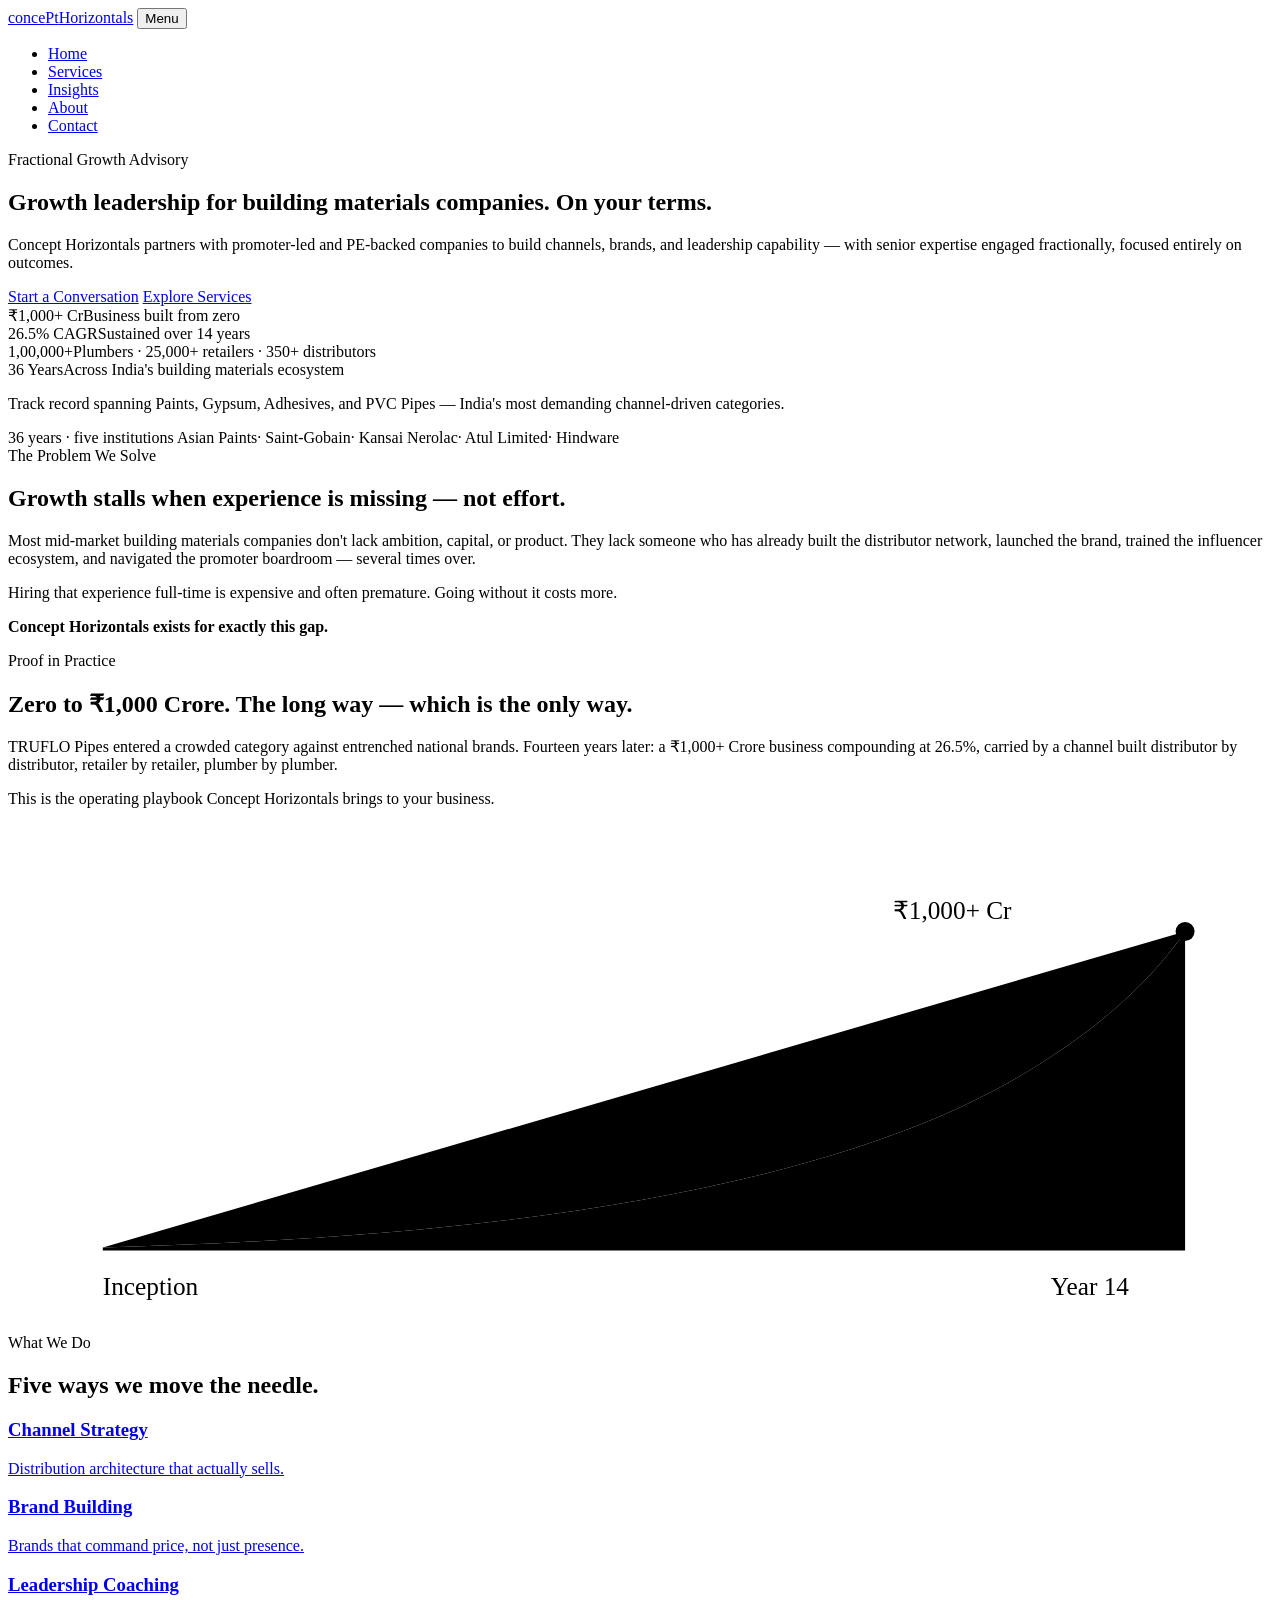
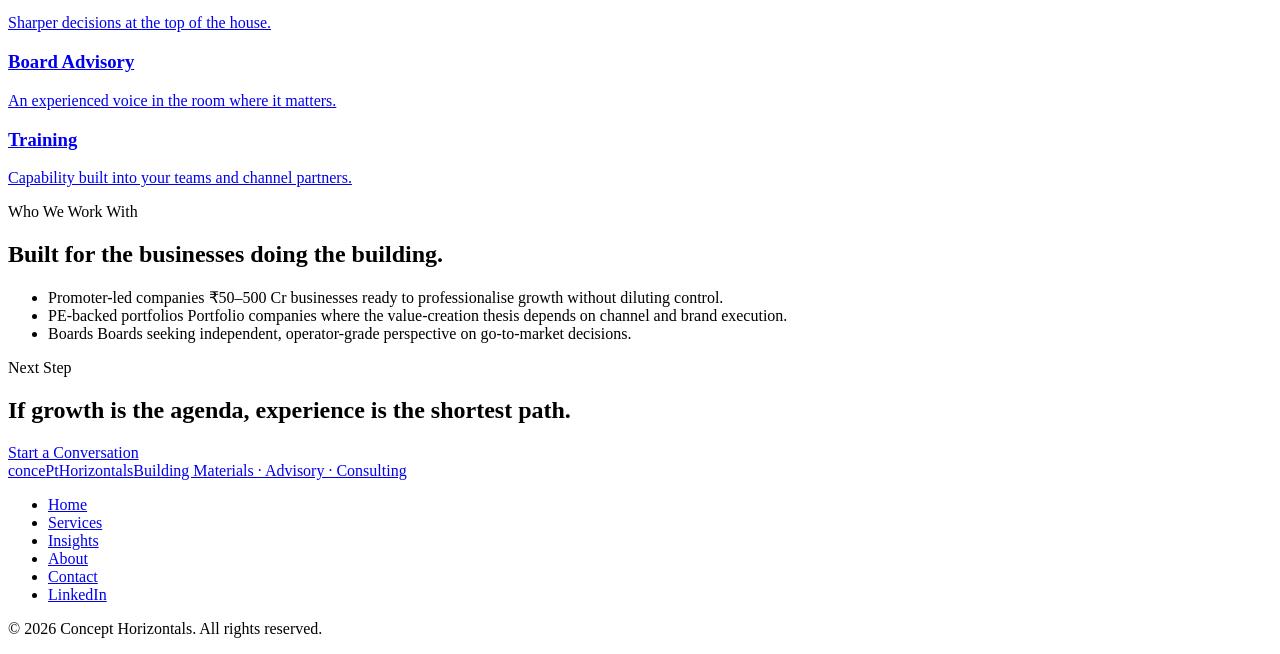
==== index.html @ 7303e970 "Add files via upload" ====
<!DOCTYPE html>
<html lang="en">
<head>
  <meta charset="UTF-8" />
  <meta name="viewport" content="width=device-width, initial-scale=1.0" />
  <title>Concept Horizontals — Growth Leadership for Building Materials Companies</title>
  <meta name="description" content="Fractional growth leadership for India's building materials companies. Channel strategy, brand building, leadership coaching, board advisory, and training." />
  <link rel="preconnect" href="https://fonts.googleapis.com" />
  <link rel="preconnect" href="https://fonts.gstatic.com" crossorigin />
  <link href="https://fonts.googleapis.com/css2?family=Barlow+Condensed:wght@400;500;600;700;800&family=Barlow:wght@300;400&family=Source+Serif+4:ital,wght@0,400;0,600;1,400&display=swap" rel="stylesheet" />
  <link rel="stylesheet" href="css/styles.css" />
</head>
<body>

  <header class="site-header">
    <div class="container">
      <a class="wordmark" href="index.html"><span class="wm-top">conce<span class="big-p">P</span>t</span><span class="wm-bottom">Horizontals</span></a>
      <button class="nav-toggle" aria-expanded="false" aria-controls="site-nav">Menu</button>
      <nav class="main-nav" id="site-nav" aria-label="Main">
        <ul>
          <li><a href="index.html" aria-current="page">Home</a></li>
          <li><a href="services.html">Services</a></li>
          <li><a href="insights.html">Insights</a></li>
          <li><a href="about.html">About</a></li>
          <li><a href="contact.html">Contact</a></li>
        </ul>
      </nav>
    </div>
  </header>

  <main>

    <!-- HERO -->
    <section class="hero on-dark">
      <div class="container">
        <div class="horizon"><span class="eyebrow">Fractional Growth Advisory</span></div>
        <h1>Growth leadership for building materials companies. On your terms.</h1>
        <p class="lede">Concept Horizontals partners with promoter-led and PE-backed companies to build channels, brands, and leadership capability — with senior expertise engaged fractionally, focused entirely on outcomes.</p>
        <div class="hero-ctas">
          <a class="btn btn--solid" href="contact.html">Start a Conversation</a>
          <a class="btn btn--ghost" href="services.html">Explore Services</a>
        </div>
      </div>
      <div class="hero-horizons" aria-hidden="true"><span></span><span></span><span></span><span></span></div>
    </section>

    <!-- PROOF STRIP -->
    <section class="proof-strip on-dark" aria-label="Track record">
      <div class="container">
        <div class="proof-grid">
          <div class="stat"><span class="num" data-countup data-prefix="₹" data-target="1000" data-suffix="+ Cr" data-locale="en-IN">₹1,000+ Cr</span><span class="label">Business built from zero</span></div>
          <div class="stat"><span class="num" data-countup data-target="26.5" data-decimals="1" data-suffix="% CAGR">26.5% CAGR</span><span class="label">Sustained over 14 years</span></div>
          <div class="stat"><span class="num" data-countup data-target="100000" data-suffix="+" data-locale="en-IN">1,00,000+</span><span class="label">Plumbers · 25,000+ retailers · 350+ distributors</span></div>
          <div class="stat"><span class="num" data-countup data-target="36" data-suffix=" Years">36 Years</span><span class="label">Across India's building materials ecosystem</span></div>
        </div>
        <p class="proof-caption">Track record spanning Paints, Gypsum, Adhesives, and PVC Pipes — India's most demanding channel-driven categories.</p>
      </div>
    </section>

    <!-- INSTITUTIONS STRIP -->
    <section class="brand-strip" aria-label="Career institutions">
      <div class="container">
        <span class="strip-label">36 years · five institutions</span>
        <span class="inst">Asian Paints</span><span class="dot">·</span>
        <span class="inst">Saint-Gobain</span><span class="dot">·</span>
        <span class="inst">Kansai Nerolac</span><span class="dot">·</span>
        <span class="inst">Atul Limited</span><span class="dot">·</span>
        <span class="inst">Hindware</span>
      </div>
    </section>

    <!-- PROBLEM -->
    <section class="section">
      <div class="container split">
        <div>
          <div class="horizon"><span class="eyebrow">The Problem We Solve</span></div>
          <h2>Growth stalls when experience is missing — not effort.</h2>
        </div>
        <div class="prose">
          <p>Most mid-market building materials companies don't lack ambition, capital, or product. They lack someone who has already built the distributor network, launched the brand, trained the influencer ecosystem, and navigated the promoter boardroom — several times over.</p>
          <p>Hiring that experience full-time is expensive and often premature. Going without it costs more.</p>
          <p><strong>Concept Horizontals exists for exactly this gap.</strong></p>
        </div>
      </div>
    </section>

    <!-- PROOF IN PRACTICE: TRUFLO GROWTH CURVE -->
    <section class="section section--dark on-dark growth-band">
      <div class="container split">
        <div>
          <div class="horizon"><span class="eyebrow">Proof in Practice</span></div>
          <h2>Zero to ₹1,000 Crore. The long way — which is the only way.</h2>
          <p>TRUFLO Pipes entered a crowded category against entrenched national brands. Fourteen years later: a ₹1,000+ Crore business compounding at 26.5%, carried by a channel built distributor by distributor, retailer by retailer, plumber by plumber.</p>
          <p>This is the operating playbook Concept Horizontals brings to your business.</p>
        </div>
        <div>
          <svg class="growth-chart" viewBox="0 0 800 320" role="img" aria-label="TRUFLO revenue growth curve from inception to over 1,000 Crore rupees across 14 years at 26.5 percent CAGR">
            <defs>
              <linearGradient id="growthFill" x1="0" y1="0" x2="0" y2="1">
                <stop offset="0%" stop-color="#E8B96A" stop-opacity="0.22"/>
                <stop offset="100%" stop-color="#E8B96A" stop-opacity="0"/>
              </linearGradient>
            </defs>
            <!-- axes -->
            <line class="axis" x1="60" y1="270" x2="760" y2="270"/>
            <line class="axis" x1="60" y1="270" x2="60" y2="40"/>
            <!-- area fill under curve -->
            <path class="fill" d="M60,268 C280,262 460,240 590,185 C670,150 720,105 745,68 L745,270 L60,270 Z"/>
            <!-- growth curve -->
            <path class="curve" d="M60,268 C280,262 460,240 590,185 C670,150 720,105 745,68"/>
            <!-- endpoint marker -->
            <circle class="marker" cx="745" cy="68" r="6"/>
            <!-- labels -->
            <text class="chart-label" x="60" y="298">Inception</text>
            <text class="chart-label" x="660" y="298">Year 14</text>
            <text class="chart-num" x="560" y="60">₹1,000+ Cr</text>
            <text class="chart-label" x="300" y="215">26.5% CAGR</text>
          </svg>
        </div>
      </div>
    </section>

    <!-- WHAT WE DO -->
    <section class="section section--alt">
      <div class="container">
        <div class="horizon"><span class="eyebrow">What We Do</span></div>
        <h2>Five ways we move the needle.</h2>
        <div class="card-grid">
          <a class="card" href="services.html#channel-strategy">
            <h3>Channel Strategy</h3>
            <p>Distribution architecture that actually sells.</p>
          </a>
          <a class="card" href="services.html#brand-building">
            <h3>Brand Building</h3>
            <p>Brands that command price, not just presence.</p>
          </a>
          <a class="card" href="services.html#leadership-coaching">
            <h3>Leadership Coaching</h3>
            <p>Sharper decisions at the top of the house.</p>
          </a>
          <a class="card" href="services.html#board-advisory">
            <h3>Board Advisory</h3>
            <p>An experienced voice in the room where it matters.</p>
          </a>
          <a class="card" href="services.html#training">
            <h3>Training</h3>
            <p>Capability built into your teams and channel partners.</p>
          </a>
        </div>
      </div>
    </section>

    <!-- WHO WE WORK WITH -->
    <section class="section">
      <div class="container">
        <div class="horizon"><span class="eyebrow">Who We Work With</span></div>
        <h2>Built for the businesses doing the building.</h2>
        <ul class="audience">
          <li>
            <span class="who">Promoter-led companies</span>
            <span>₹50–500 Cr businesses ready to professionalise growth without diluting control.</span>
          </li>
          <li>
            <span class="who">PE-backed portfolios</span>
            <span>Portfolio companies where the value-creation thesis depends on channel and brand execution.</span>
          </li>
          <li>
            <span class="who">Boards</span>
            <span>Boards seeking independent, operator-grade perspective on go-to-market decisions.</span>
          </li>
        </ul>
      </div>
    </section>

    <!-- CLOSING CTA -->
    <section class="section section--dark on-dark cta-band">
      <div class="container">
        <div class="horizon"><span class="eyebrow">Next Step</span></div>
        <h2>If growth is the agenda, experience is the shortest path.</h2>
        <a class="btn btn--solid" href="contact.html">Start a Conversation</a>
      </div>
    </section>

  </main>

  <footer class="site-footer">
    <div class="container">
      <a class="wordmark" href="index.html"><span class="wm-top">conce<span class="big-p">P</span>t</span><span class="wm-bottom">Horizontals</span><span class="wm-tagline">Building Materials · Advisory · Consulting</span></a>
      <nav class="footer-nav" aria-label="Footer">
        <ul>
          <li><a href="index.html">Home</a></li>
          <li><a href="services.html">Services</a></li>
          <li><a href="insights.html">Insights</a></li>
          <li><a href="about.html">About</a></li>
          <li><a href="contact.html">Contact</a></li>
          <li><a href="#" rel="noopener">LinkedIn</a></li>
        </ul>
      </nav>
      <p class="copyright">© 2026 Concept Horizontals. All rights reserved.</p>
    </div>
  </footer>

  <script src="js/main.js"></script>
</body>
</html>
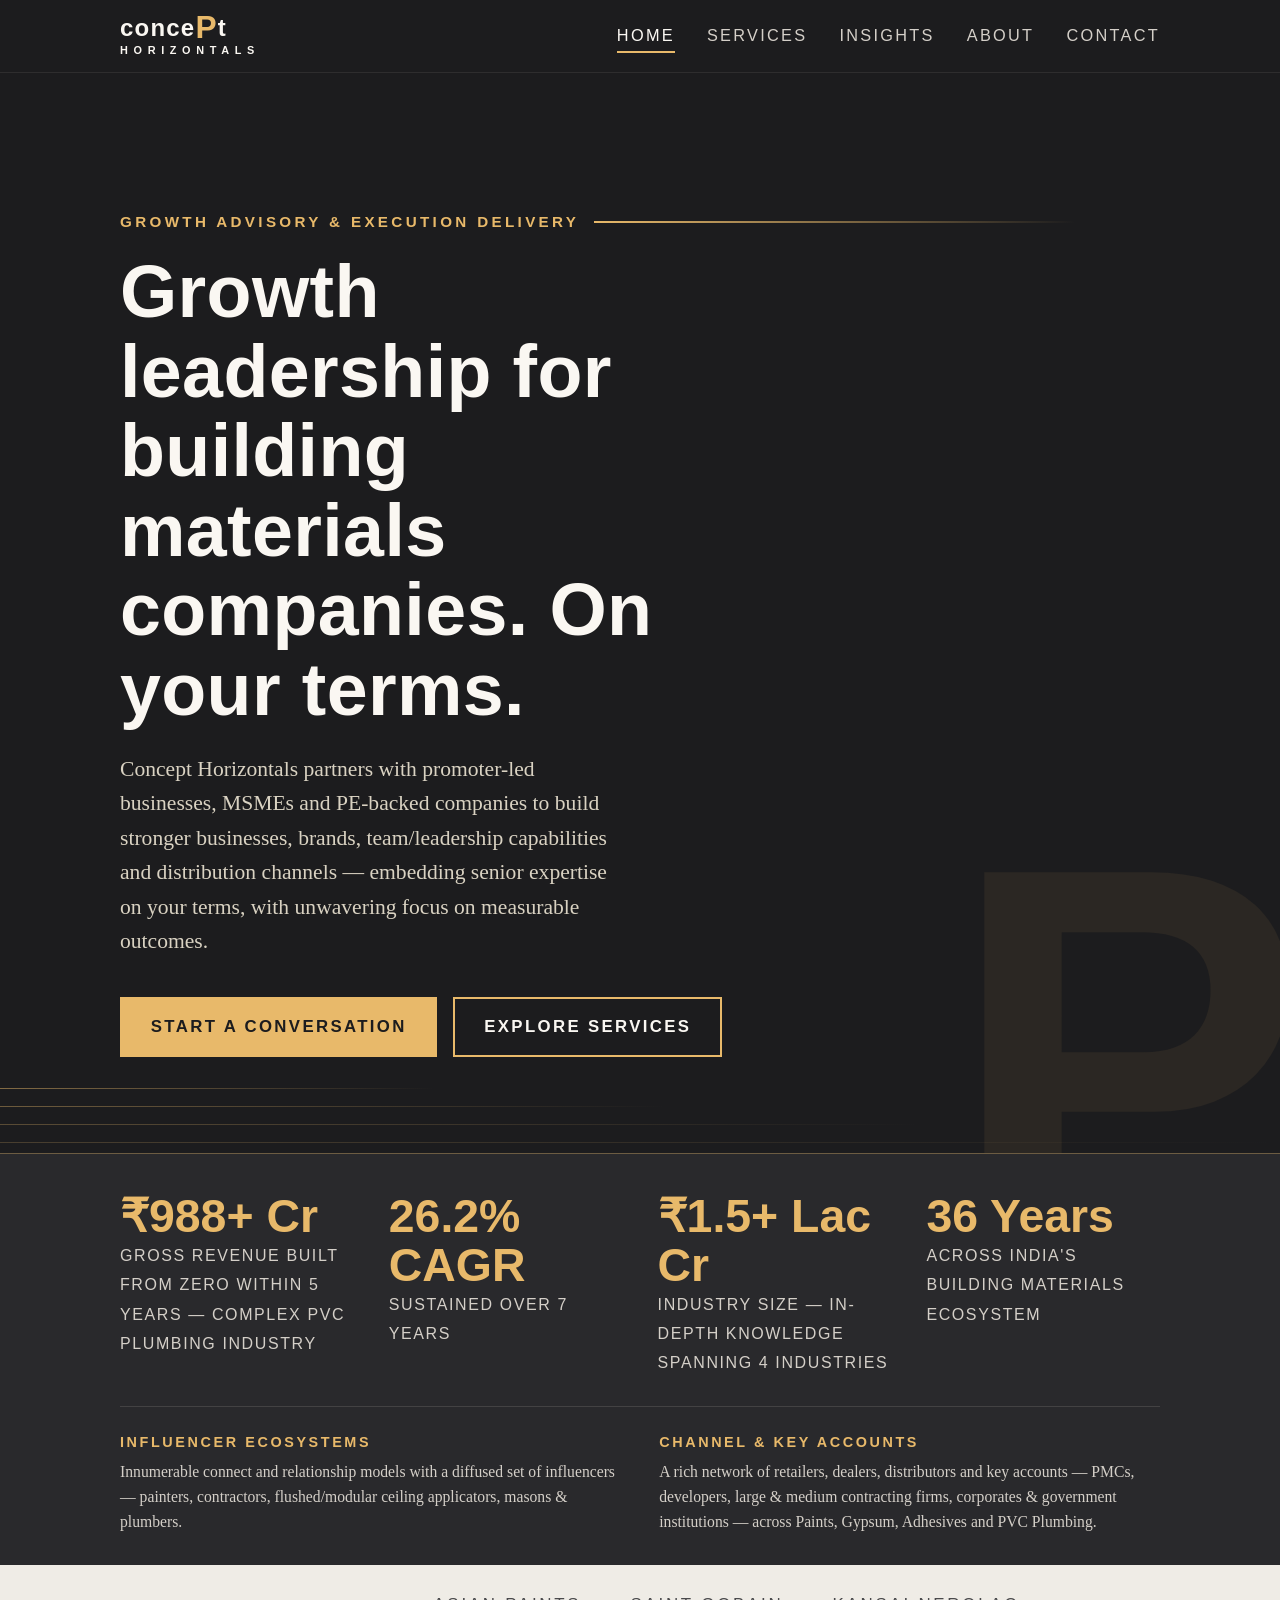
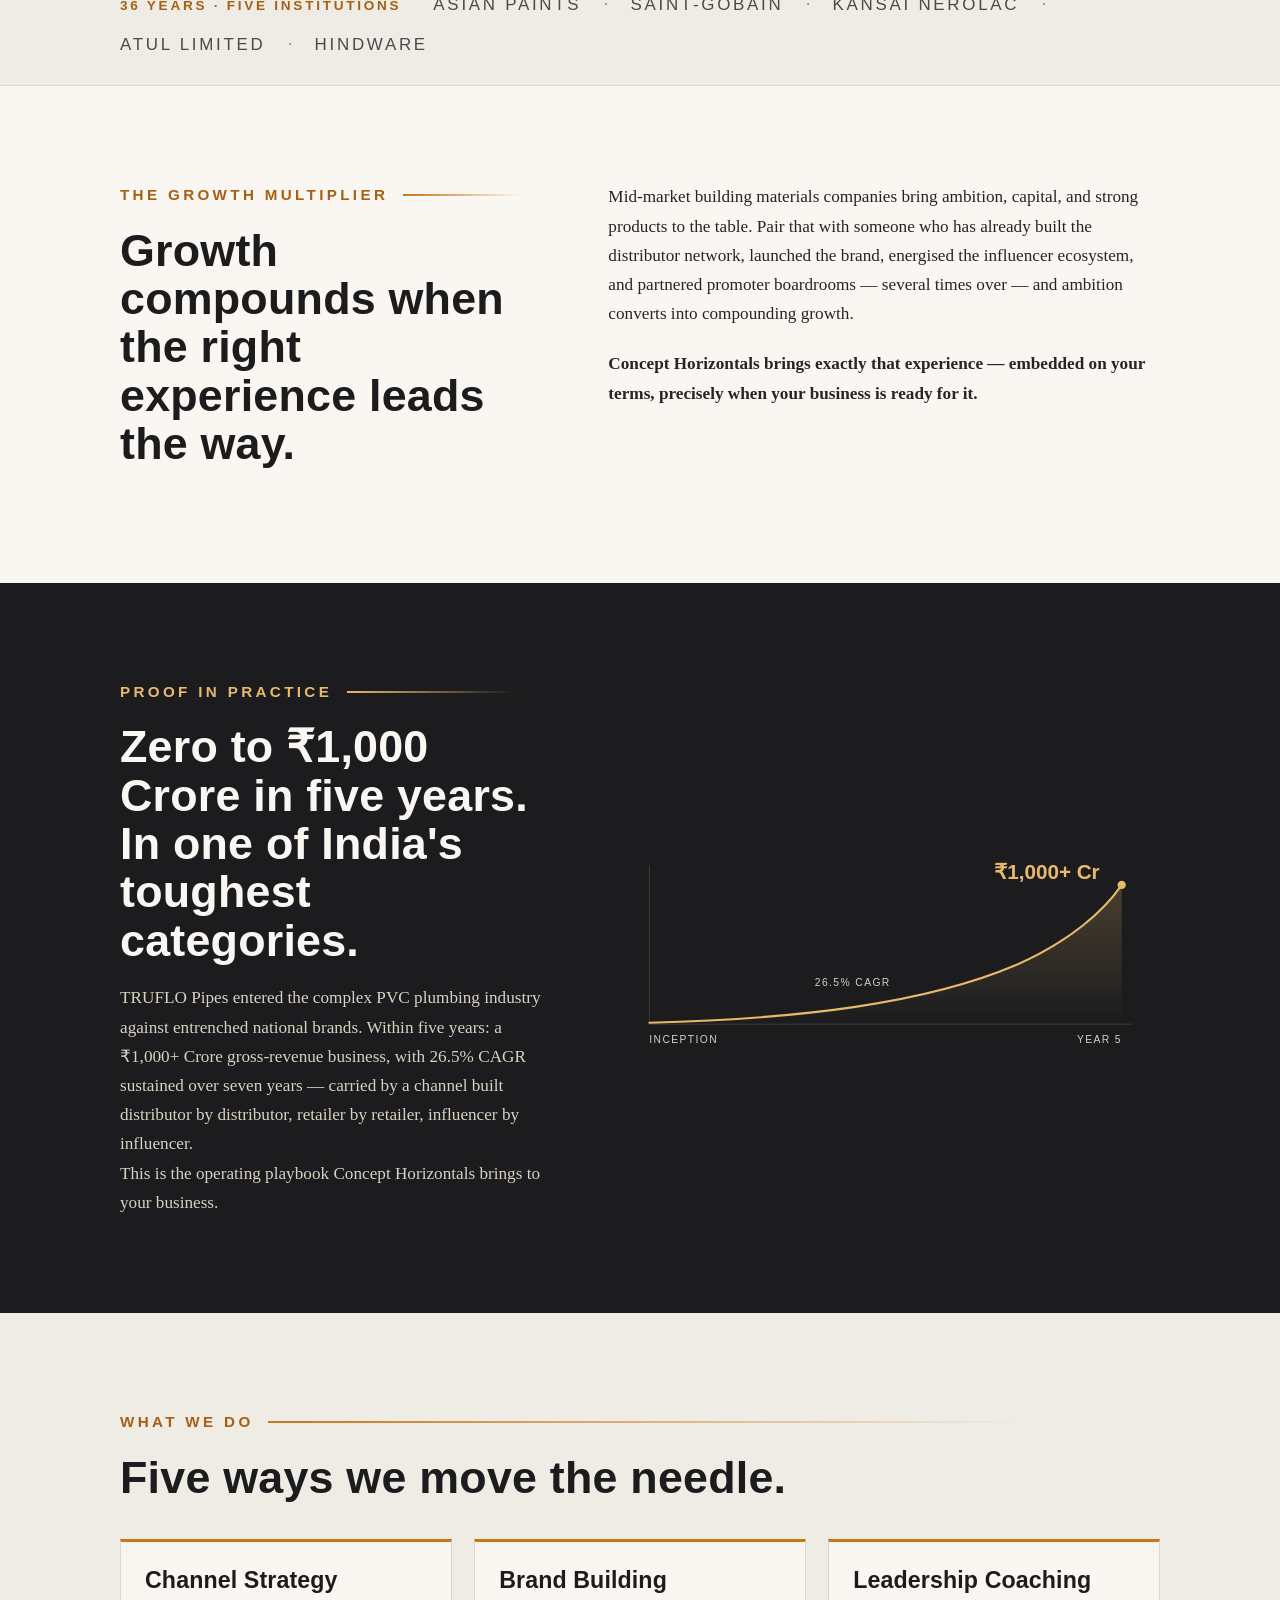
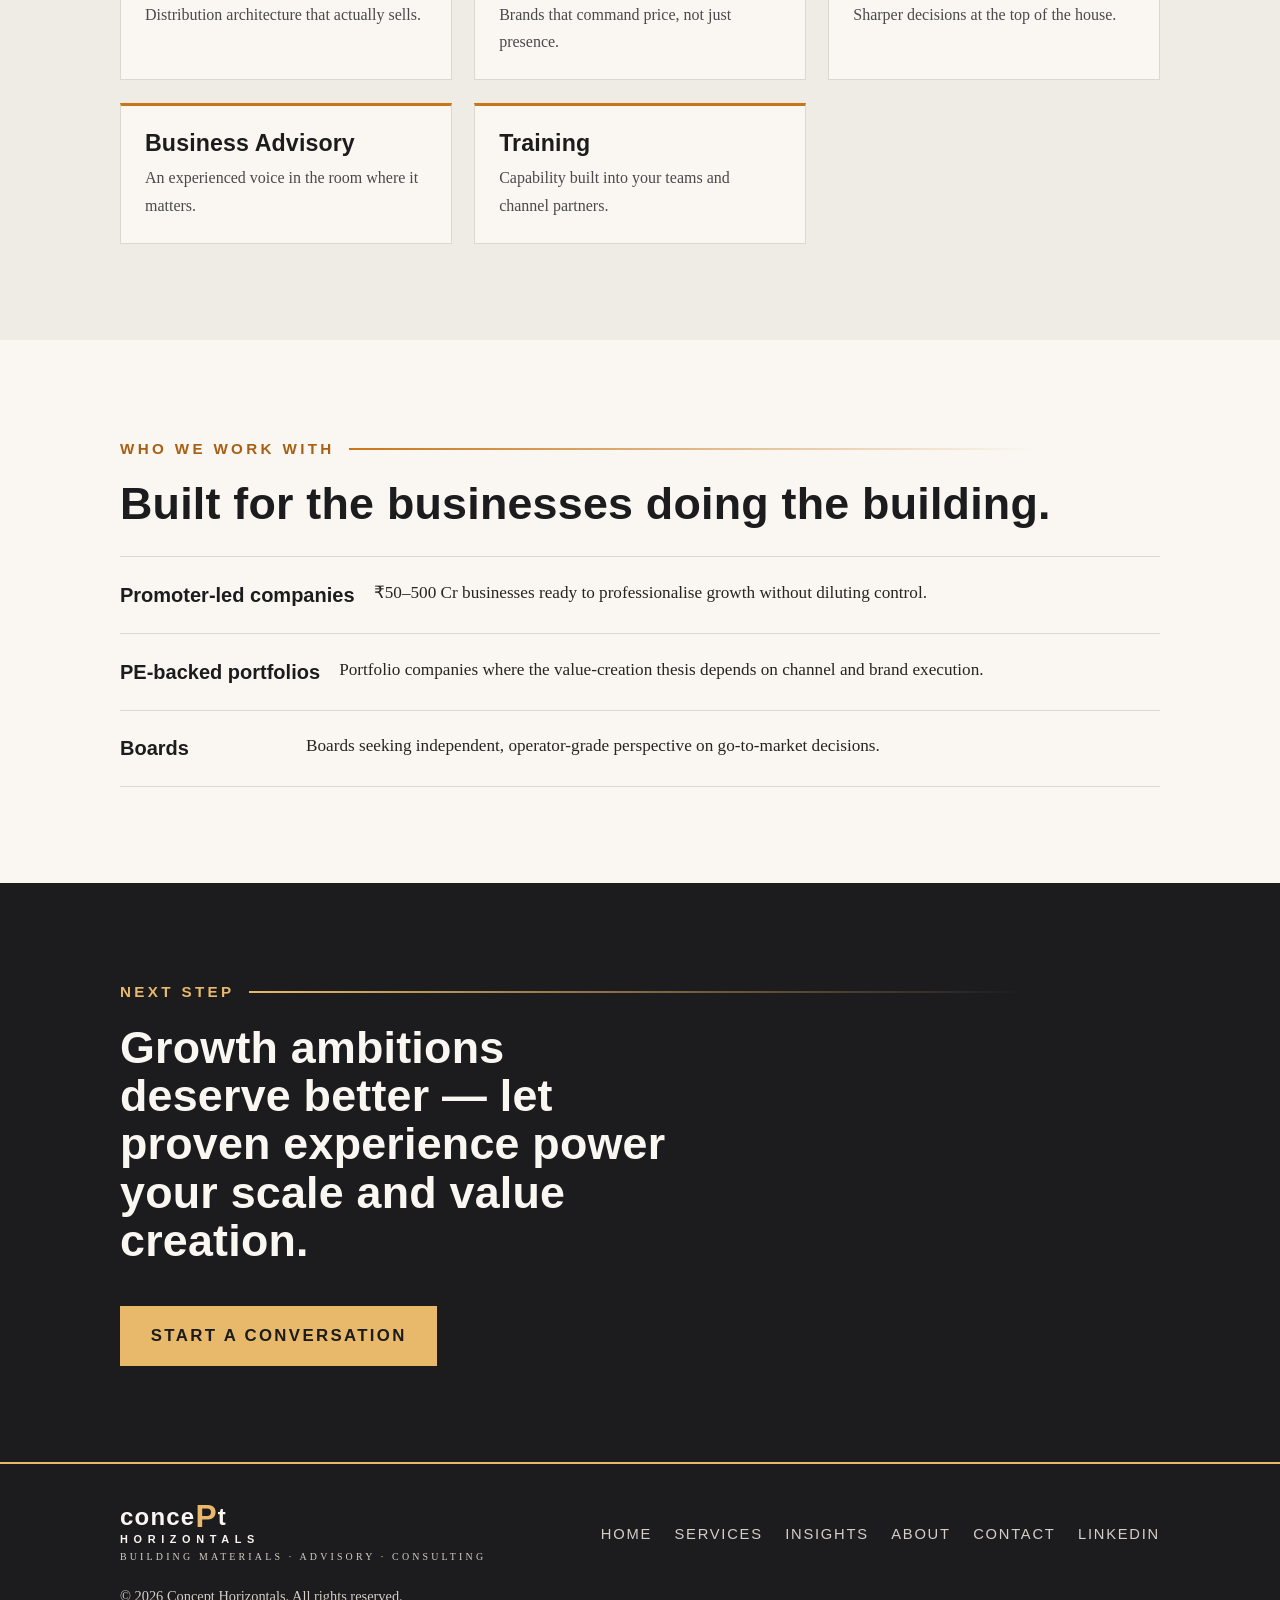
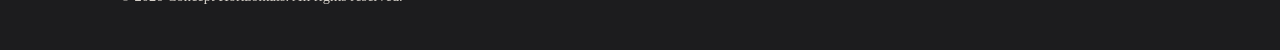
==== commit 4fa3bbb0: "Add files via upload" ====
--- a/index.html
+++ b/index.html
@@ -4,7 +4,7 @@
   <meta charset="UTF-8" />
   <meta name="viewport" content="width=device-width, initial-scale=1.0" />
   <title>Concept Horizontals — Growth Leadership for Building Materials Companies</title>
-  <meta name="description" content="Fractional growth leadership for India's building materials companies. Channel strategy, brand building, leadership coaching, board advisory, and training." />
+  <meta name="description" content="Growth Advisory & Execution Delivery for promoter-led businesses, MSMEs and PE-backed companies — building stronger businesses, brands, leadership capability and distribution channels." />
   <link rel="preconnect" href="https://fonts.googleapis.com" />
   <link rel="preconnect" href="https://fonts.gstatic.com" crossorigin />
   <link href="https://fonts.googleapis.com/css2?family=Barlow+Condensed:wght@400;500;600;700;800&family=Barlow:wght@300;400&family=Source+Serif+4:ital,wght@0,400;0,600;1,400&display=swap" rel="stylesheet" />
@@ -33,9 +33,9 @@
     <!-- HERO -->
     <section class="hero on-dark">
       <div class="container">
-        <div class="horizon"><span class="eyebrow">Fractional Growth Advisory</span></div>
+        <div class="horizon"><span class="eyebrow">Growth Advisory &amp; Execution Delivery</span></div>
         <h1>Growth leadership for building materials companies. On your terms.</h1>
-        <p class="lede">Concept Horizontals partners with promoter-led and PE-backed companies to build channels, brands, and leadership capability — with senior expertise engaged fractionally, focused entirely on outcomes.</p>
+        <p class="lede">Concept Horizontals partners with promoter-led businesses, MSMEs and PE-backed companies to build stronger businesses, brands, team/leadership capabilities and distribution channels — embedding senior expertise on your terms, with unwavering focus on measurable outcomes.</p>
         <div class="hero-ctas">
           <a class="btn btn--solid" href="contact.html">Start a Conversation</a>
           <a class="btn btn--ghost" href="services.html">Explore Services</a>
@@ -48,12 +48,15 @@
     <section class="proof-strip on-dark" aria-label="Track record">
       <div class="container">
         <div class="proof-grid">
-          <div class="stat"><span class="num" data-countup data-prefix="₹" data-target="1000" data-suffix="+ Cr" data-locale="en-IN">₹1,000+ Cr</span><span class="label">Business built from zero</span></div>
-          <div class="stat"><span class="num" data-countup data-target="26.5" data-decimals="1" data-suffix="% CAGR">26.5% CAGR</span><span class="label">Sustained over 14 years</span></div>
-          <div class="stat"><span class="num" data-countup data-target="100000" data-suffix="+" data-locale="en-IN">1,00,000+</span><span class="label">Plumbers · 25,000+ retailers · 350+ distributors</span></div>
+          <div class="stat"><span class="num" data-countup data-prefix="₹" data-target="1000" data-suffix="+ Cr" data-locale="en-IN">₹1,000+ Cr</span><span class="label">Gross revenue built from zero within 5 years — complex PVC plumbing industry</span></div>
+          <div class="stat"><span class="num" data-countup data-target="26.5" data-decimals="1" data-suffix="% CAGR">26.5% CAGR</span><span class="label">Sustained over 7 years</span></div>
+          <div class="stat"><span class="num" data-countup data-prefix="₹" data-target="1.5" data-decimals="1" data-suffix="+ Lac Cr">₹1.5+ Lac Cr</span><span class="label">Industry size — in-depth knowledge spanning 4 industries</span></div>
           <div class="stat"><span class="num" data-countup data-target="36" data-suffix=" Years">36 Years</span><span class="label">Across India's building materials ecosystem</span></div>
         </div>
-        <p class="proof-caption">Track record spanning Paints, Gypsum, Adhesives, and PVC Pipes — India's most demanding channel-driven categories.</p>
+        <div class="cred-lines">
+          <p class="cred"><span class="cred-lead">Influencer ecosystems</span> Innumerable connect and relationship models with a diffused set of influencers — painters, contractors, flushed/modular ceiling applicators, masons &amp; plumbers.</p>
+          <p class="cred"><span class="cred-lead">Channel &amp; key accounts</span> A rich network of retailers, dealers, distributors and key accounts — PMCs, developers, large &amp; medium contracting firms, corporates &amp; government institutions — across Paints, Gypsum, Adhesives and PVC Plumbing.</p>
+        </div>
       </div>
     </section>
 
@@ -73,13 +76,12 @@
     <section class="section">
       <div class="container split">
         <div>
-          <div class="horizon"><span class="eyebrow">The Problem We Solve</span></div>
-          <h2>Growth stalls when experience is missing — not effort.</h2>
+          <div class="horizon"><span class="eyebrow">The Growth Multiplier</span></div>
+          <h2>Growth compounds when the right experience leads the way.</h2>
         </div>
         <div class="prose">
-          <p>Most mid-market building materials companies don't lack ambition, capital, or product. They lack someone who has already built the distributor network, launched the brand, trained the influencer ecosystem, and navigated the promoter boardroom — several times over.</p>
-          <p>Hiring that experience full-time is expensive and often premature. Going without it costs more.</p>
-          <p><strong>Concept Horizontals exists for exactly this gap.</strong></p>
+          <p>Mid-market building materials companies bring ambition, capital, and strong products to the table. Pair that with someone who has already built the distributor network, launched the brand, energised the influencer ecosystem, and partnered promoter boardrooms — several times over — and ambition converts into compounding growth.</p>
+          <p><strong>Concept Horizontals brings exactly that experience — embedded on your terms, precisely when your business is ready for it.</strong></p>
         </div>
       </div>
     </section>
@@ -89,12 +91,12 @@
       <div class="container split">
         <div>
           <div class="horizon"><span class="eyebrow">Proof in Practice</span></div>
-          <h2>Zero to ₹1,000 Crore. The long way — which is the only way.</h2>
-          <p>TRUFLO Pipes entered a crowded category against entrenched national brands. Fourteen years later: a ₹1,000+ Crore business compounding at 26.5%, carried by a channel built distributor by distributor, retailer by retailer, plumber by plumber.</p>
+          <h2>Zero to ₹1,000 Crore in five years. In one of India's toughest categories.</h2>
+          <p>TRUFLO Pipes entered the complex PVC plumbing industry against entrenched national brands. Within five years: a ₹1,000+ Crore gross-revenue business, with 26.5% CAGR sustained over seven years — carried by a channel built distributor by distributor, retailer by retailer, influencer by influencer.</p>
           <p>This is the operating playbook Concept Horizontals brings to your business.</p>
         </div>
         <div>
-          <svg class="growth-chart" viewBox="0 0 800 320" role="img" aria-label="TRUFLO revenue growth curve from inception to over 1,000 Crore rupees across 14 years at 26.5 percent CAGR">
+          <svg class="growth-chart" viewBox="0 0 800 320" role="img" aria-label="TRUFLO gross revenue growth curve from inception to over 1,000 Crore rupees within 5 years, with 26.5 percent CAGR sustained over 7 years">
             <defs>
               <linearGradient id="growthFill" x1="0" y1="0" x2="0" y2="1">
                 <stop offset="0%" stop-color="#E8B96A" stop-opacity="0.22"/>
@@ -112,7 +114,7 @@
             <circle class="marker" cx="745" cy="68" r="6"/>
             <!-- labels -->
             <text class="chart-label" x="60" y="298">Inception</text>
-            <text class="chart-label" x="660" y="298">Year 14</text>
+            <text class="chart-label" x="680" y="298">Year 5</text>
             <text class="chart-num" x="560" y="60">₹1,000+ Cr</text>
             <text class="chart-label" x="300" y="215">26.5% CAGR</text>
           </svg>
@@ -138,8 +140,8 @@
             <h3>Leadership Coaching</h3>
             <p>Sharper decisions at the top of the house.</p>
           </a>
-          <a class="card" href="services.html#board-advisory">
-            <h3>Board Advisory</h3>
+          <a class="card" href="services.html#business-advisory">
+            <h3>Business Advisory</h3>
             <p>An experienced voice in the room where it matters.</p>
           </a>
           <a class="card" href="services.html#training">
@@ -176,7 +178,7 @@
     <section class="section section--dark on-dark cta-band">
       <div class="container">
         <div class="horizon"><span class="eyebrow">Next Step</span></div>
-        <h2>If growth is the agenda, experience is the shortest path.</h2>
+        <h2>Growth ambitions deserve better — let proven experience power your scale and value creation.</h2>
         <a class="btn btn--solid" href="contact.html">Start a Conversation</a>
       </div>
     </section>
--- a/css/styles.css
+++ b/css/styles.css
@@ -0,0 +1,670 @@
+/* ============================================================
+   CONCEPT HORIZONTALS — styles.css
+   Palette:  charcoal / ivory / amber
+   Type:     Barlow Condensed (display & labels) + Source Serif 4 (body)
+   Signature: the amber "horizon line" — a thin horizontal rule
+              that anchors every section, echoing the firm's name.
+   ============================================================ */
+
+:root {
+  /* Official brand tokens — from the concePt Horizontals logo set (Option B) */
+  --charcoal:    #1C1C1E;  /* dark surfaces */
+  --charcoal-2:  #29292C;  /* raised dark surface */
+  --ivory:       #FAF7F2;  /* main light background */
+  --ivory-2:     #EFECE6;  /* alternate light band */
+  --amber:       #C8761A;  /* primary accent on light: buttons, links */
+  --amber-light: #E8B96A;  /* accent on dark: stats, the P, horizon lines */
+  --amber-deep:  #A85F12;  /* hover / borders on light */
+  --ink:         #262522;  /* body text on ivory */
+  --stone:       #4A4A4C;  /* muted captions on ivory (charcoal-dim) */
+  --stone-dark:  #D4CFC8;  /* muted captions on charcoal (ivory-dim) */
+
+  --font-display: "Barlow Condensed", "Arial Narrow", sans-serif;
+  --font-body: "Source Serif 4", Georgia, serif;
+
+  --max-w: 1120px;
+  --pad-x: clamp(1.25rem, 4vw, 2.5rem);
+}
+
+* { margin: 0; padding: 0; box-sizing: border-box; }
+
+html { scroll-behavior: smooth; }
+@media (prefers-reduced-motion: reduce) {
+  html { scroll-behavior: auto; }
+  *, *::before, *::after { animation: none !important; transition: none !important; }
+}
+
+body {
+  font-family: var(--font-body);
+  font-size: 1.075rem;
+  line-height: 1.7;
+  color: var(--ink);
+  background: var(--ivory);
+}
+
+img { max-width: 100%; display: block; }
+
+a { color: inherit; }
+a:focus-visible, button:focus-visible {
+  outline: 3px solid var(--amber);
+  outline-offset: 3px;
+}
+
+.container {
+  max-width: var(--max-w);
+  margin: 0 auto;
+  padding-left: var(--pad-x);
+  padding-right: var(--pad-x);
+}
+
+/* ---------- Wordmark (official stacked lockup) ---------- */
+.wordmark {
+  display: inline-flex;
+  flex-direction: column;
+  font-family: var(--font-display);
+  text-decoration: none;
+  color: var(--ivory);
+  line-height: 1;
+}
+.wordmark .wm-top {
+  font-weight: 700;
+  font-size: 1.5rem;
+  letter-spacing: 0.05em;
+}
+.wordmark .big-p {
+  color: var(--amber-light);
+  font-size: 1.32em;
+  font-weight: 800;
+  line-height: 0;
+  vertical-align: -0.05em;
+}
+.wordmark .wm-bottom {
+  font-weight: 800;
+  font-size: 0.68rem;
+  letter-spacing: 0.52em;
+  text-transform: uppercase;
+  margin-top: 0.28rem;
+  color: inherit;
+}
+.wordmark .wm-tagline {
+  font-family: "Barlow", var(--font-body);
+  font-weight: 300;
+  font-size: 0.62rem;
+  letter-spacing: 0.32em;
+  text-transform: uppercase;
+  margin-top: 0.45rem;
+  color: var(--stone-dark);
+}
+
+/* ---------- Header / Nav ---------- */
+.site-header {
+  background: var(--charcoal);
+  position: sticky;
+  top: 0;
+  z-index: 50;
+  border-bottom: 1px solid rgba(244, 239, 228, 0.08);
+}
+.site-header .container {
+  display: flex;
+  align-items: center;
+  justify-content: space-between;
+  min-height: 72px;
+}
+.main-nav ul {
+  display: flex;
+  gap: 2rem;
+  list-style: none;
+}
+.main-nav a {
+  font-family: var(--font-display);
+  font-weight: 500;
+  font-size: 1.02rem;
+  letter-spacing: 0.14em;
+  text-transform: uppercase;
+  text-decoration: none;
+  color: var(--stone-dark);
+  padding: 0.4rem 0;
+  border-bottom: 2px solid transparent;
+  transition: color 160ms ease, border-color 160ms ease;
+}
+.main-nav a:hover { color: var(--ivory); }
+.main-nav a[aria-current="page"] {
+  color: var(--ivory);
+  border-bottom-color: var(--amber-light);
+}
+
+.nav-toggle {
+  display: none;
+  background: none;
+  border: 1px solid rgba(244, 239, 228, 0.3);
+  color: var(--ivory);
+  font-family: var(--font-display);
+  font-size: 0.95rem;
+  letter-spacing: 0.12em;
+  text-transform: uppercase;
+  padding: 0.45rem 0.9rem;
+  cursor: pointer;
+}
+
+@media (max-width: 760px) {
+  .nav-toggle { display: block; }
+  .main-nav {
+    display: none;
+    position: absolute;
+    top: 72px; left: 0; right: 0;
+    background: var(--charcoal-2);
+    border-bottom: 2px solid var(--amber-light);
+  }
+  .main-nav.open { display: block; }
+  .main-nav ul {
+    flex-direction: column;
+    gap: 0;
+    padding: 0.5rem 0 1rem;
+  }
+  .main-nav li { padding: 0 var(--pad-x); }
+  .main-nav a { display: block; padding: 0.8rem 0; border-bottom: none; }
+  .main-nav a[aria-current="page"] { color: var(--amber-light); }
+}
+
+/* ---------- Horizon rule (signature) ---------- */
+.horizon {
+  display: flex;
+  align-items: center;
+  gap: 0.9rem;
+  margin-bottom: 1.1rem;
+}
+.horizon::after {
+  content: "";
+  flex: 1;
+  height: 2px;
+  background: linear-gradient(to right, var(--amber), transparent 85%);
+}
+.eyebrow {
+  font-family: var(--font-display);
+  font-weight: 600;
+  font-size: 0.95rem;
+  letter-spacing: 0.22em;
+  text-transform: uppercase;
+  color: var(--amber-deep);
+  white-space: nowrap;
+}
+.on-dark .eyebrow { color: var(--amber-light); }
+.on-dark .horizon::after { background: linear-gradient(to right, var(--amber-light), transparent 85%); }
+
+/* ---------- Headings ---------- */
+h1, h2, h3 {
+  font-family: var(--font-display);
+  font-weight: 600;
+  line-height: 1.08;
+  letter-spacing: 0.005em;
+  color: var(--charcoal);
+}
+.on-dark h1, .on-dark h2, .on-dark h3 { color: var(--ivory); }
+
+h1 { font-size: clamp(2.7rem, 6.5vw, 4.6rem); }
+h2 { font-size: clamp(1.9rem, 4vw, 2.8rem); margin-bottom: 1.2rem; }
+h3 { font-size: 1.45rem; margin-bottom: 0.5rem; }
+
+.lede {
+  font-size: clamp(1.15rem, 2vw, 1.35rem);
+  line-height: 1.6;
+  max-width: 46ch;
+}
+
+/* ---------- Sections ---------- */
+.section { padding: clamp(3.5rem, 8vw, 6rem) 0; }
+.section--alt { background: var(--ivory-2); }
+.section--dark { background: var(--charcoal); color: var(--ivory); }
+.section--dark p { color: #d9d2c2; }
+
+/* ---------- Hero ---------- */
+.hero {
+  background: var(--charcoal);
+  color: var(--ivory);
+  padding: clamp(4.5rem, 11vw, 8.5rem) 0 clamp(3.5rem, 8vw, 6rem);
+  position: relative;
+  overflow: hidden;
+}
+.hero::before {
+  /* faint oversized P watermark, echoing the wordmark */
+  content: "P";
+  position: absolute;
+  right: -0.05em;
+  bottom: -0.32em;
+  font-family: var(--font-display);
+  font-weight: 700;
+  font-size: clamp(18rem, 42vw, 34rem);
+  line-height: 1;
+  color: rgba(232, 185, 106, 0.07);
+  pointer-events: none;
+}
+.hero .container { position: relative; }
+.hero h1 { max-width: 15ch; margin: 0.8rem 0 1.4rem; }
+.hero .lede { color: #d9d2c2; margin-bottom: 2.4rem; }
+.hero-ctas { display: flex; flex-wrap: wrap; gap: 1rem; }
+
+/* ---------- Buttons ---------- */
+.btn {
+  display: inline-block;
+  font-family: var(--font-display);
+  font-weight: 600;
+  font-size: 1.05rem;
+  letter-spacing: 0.14em;
+  text-transform: uppercase;
+  text-decoration: none;
+  padding: 0.85rem 1.8rem;
+  border: 2px solid var(--amber);
+  transition: background 160ms ease, color 160ms ease;
+  cursor: pointer;
+}
+.on-dark .btn--ghost { border-color: var(--amber-light); }
+.on-dark .btn--solid { background: var(--amber-light); border-color: var(--amber-light); }
+.btn--solid { background: var(--amber); color: var(--charcoal); }
+.btn--solid:hover { background: var(--ivory); border-color: var(--ivory); }
+.btn--ghost { background: transparent; color: var(--ivory); }
+.btn--ghost:hover { background: rgba(232, 185, 106, 0.15); }
+.btn--ghost-dark { background: transparent; color: var(--charcoal); border-color: var(--amber-deep); }
+.btn--ghost-dark:hover { background: var(--amber); color: var(--charcoal); }
+
+/* ---------- Proof strip ---------- */
+.proof-strip {
+  background: var(--charcoal-2);
+  border-top: 1px solid rgba(232, 185, 106, 0.35);
+  padding: 2.4rem 0 1.9rem;
+}
+.proof-grid {
+  display: grid;
+  grid-template-columns: repeat(auto-fit, minmax(200px, 1fr));
+  gap: 1.8rem 2.2rem;
+}
+.stat .num {
+  display: block;
+  font-family: var(--font-display);
+  font-weight: 700;
+  font-size: clamp(2.1rem, 4vw, 2.9rem);
+  line-height: 1.05;
+  color: var(--amber-light);
+}
+.stat .label {
+  font-family: var(--font-display);
+  font-weight: 400;
+  font-size: 1rem;
+  letter-spacing: 0.1em;
+  text-transform: uppercase;
+  color: var(--stone-dark);
+}
+.proof-caption {
+  margin-top: 1.6rem;
+  font-size: 0.95rem;
+  color: var(--stone-dark);
+  font-style: italic;
+}
+
+/* ---------- Card grids ---------- */
+.card-grid {
+  display: grid;
+  grid-template-columns: repeat(auto-fit, minmax(250px, 1fr));
+  gap: 1.4rem;
+  margin-top: 2.4rem;
+}
+.card {
+  background: var(--ivory);
+  border: 1px solid #DDD8CF;
+  border-top: 3px solid var(--amber);
+  padding: 1.6rem 1.5rem 1.5rem;
+  text-decoration: none;
+  transition: transform 160ms ease, box-shadow 160ms ease;
+}
+a.card:hover {
+  transform: translateY(-3px);
+  box-shadow: 0 10px 24px rgba(34, 32, 28, 0.10);
+}
+.card p { font-size: 1rem; color: var(--stone); }
+.card h3 { color: var(--charcoal); }
+
+/* ---------- Two-column split ---------- */
+.split {
+  display: grid;
+  grid-template-columns: 1fr 1.3fr;
+  gap: clamp(2rem, 5vw, 4.5rem);
+  align-items: start;
+}
+@media (max-width: 820px) { .split { grid-template-columns: 1fr; } }
+
+/* ---------- Audience list ---------- */
+.audience { list-style: none; margin-top: 1.8rem; }
+.audience li {
+  padding: 1.3rem 0;
+  border-top: 1px solid #DDD8CF;
+  display: grid;
+  grid-template-columns: auto 1fr;
+  gap: 1.2rem;
+}
+.audience li:last-child { border-bottom: 1px solid #DDD8CF; }
+.audience .who {
+  font-family: var(--font-display);
+  font-weight: 600;
+  font-size: 1.25rem;
+  color: var(--charcoal);
+  min-width: 15ch;
+}
+@media (max-width: 640px) { .audience li { grid-template-columns: 1fr; gap: 0.3rem; } }
+
+/* ---------- CTA band ---------- */
+.cta-band { text-align: left; }
+.cta-band h2 { max-width: 22ch; }
+.cta-band .btn { margin-top: 1.4rem; }
+
+/* ---------- Services page ---------- */
+.service {
+  padding: clamp(2.4rem, 5vw, 3.4rem) 0;
+  border-top: 1px solid #DDD8CF;
+}
+.service:first-of-type { border-top: none; }
+.service h3 {
+  font-size: clamp(1.6rem, 3vw, 2.1rem);
+  margin-bottom: 0.9rem;
+}
+.service .outcomes {
+  margin-top: 1.1rem;
+  padding: 1rem 1.3rem;
+  background: var(--ivory-2);
+  border-left: 3px solid var(--amber);
+  font-size: 1rem;
+}
+.service .outcomes strong {
+  font-family: var(--font-display);
+  font-weight: 600;
+  letter-spacing: 0.1em;
+  text-transform: uppercase;
+  font-size: 0.9rem;
+  color: var(--amber-deep);
+  display: block;
+  margin-bottom: 0.25rem;
+}
+
+/* ---------- Prose (about, article) ---------- */
+.prose { max-width: 68ch; }
+.prose p { margin-bottom: 1.3rem; }
+.prose h2 { margin-top: 2.6rem; }
+.prose ul { margin: 0 0 1.3rem 1.3rem; }
+.prose li { margin-bottom: 0.5rem; }
+
+/* ---------- Insights ---------- */
+.article-card {
+  display: block;
+  background: var(--ivory);
+  border: 1px solid #DDD8CF;
+  border-left: 4px solid var(--amber);
+  padding: 1.8rem 1.8rem 1.6rem;
+  text-decoration: none;
+  max-width: 760px;
+  transition: transform 160ms ease, box-shadow 160ms ease;
+}
+.article-card:hover {
+  transform: translateY(-3px);
+  box-shadow: 0 10px 24px rgba(34, 32, 28, 0.10);
+}
+.article-card .pillar {
+  font-family: var(--font-display);
+  font-weight: 600;
+  font-size: 0.88rem;
+  letter-spacing: 0.18em;
+  text-transform: uppercase;
+  color: var(--amber-deep);
+}
+.article-card h3 { margin: 0.5rem 0 0.6rem; font-size: 1.6rem; }
+.article-card p { color: var(--stone); font-size: 1.02rem; }
+.read-more {
+  font-family: var(--font-display);
+  font-weight: 600;
+  letter-spacing: 0.14em;
+  text-transform: uppercase;
+  font-size: 0.95rem;
+  color: var(--amber-deep);
+}
+
+.article-meta {
+  font-family: var(--font-display);
+  letter-spacing: 0.14em;
+  text-transform: uppercase;
+  font-size: 0.92rem;
+  color: var(--stone);
+  margin-bottom: 2rem;
+}
+
+/* ---------- Contact ---------- */
+.contact-grid {
+  display: grid;
+  grid-template-columns: 1.4fr 1fr;
+  gap: clamp(2rem, 5vw, 4rem);
+  margin-top: 2.4rem;
+}
+@media (max-width: 820px) { .contact-grid { grid-template-columns: 1fr; } }
+
+.form-field { margin-bottom: 1.2rem; }
+.form-field label {
+  display: block;
+  font-family: var(--font-display);
+  font-weight: 600;
+  letter-spacing: 0.12em;
+  text-transform: uppercase;
+  font-size: 0.9rem;
+  color: var(--charcoal);
+  margin-bottom: 0.35rem;
+}
+.form-field input,
+.form-field textarea {
+  width: 100%;
+  font-family: var(--font-body);
+  font-size: 1rem;
+  padding: 0.75rem 0.9rem;
+  background: var(--ivory);
+  border: 1px solid #C7C1B6;
+  color: var(--ink);
+}
+.form-field input:focus,
+.form-field textarea:focus {
+  outline: 3px solid var(--amber);
+  outline-offset: 0;
+  border-color: var(--amber);
+}
+
+.direct-channels {
+  border-top: 3px solid var(--amber);
+  background: var(--ivory-2);
+  padding: 1.8rem 1.6rem;
+}
+.direct-channels h3 { margin-bottom: 1rem; }
+.direct-channels p { margin-bottom: 0.9rem; font-size: 1rem; }
+.direct-channels .chan {
+  font-family: var(--font-display);
+  font-weight: 600;
+  letter-spacing: 0.12em;
+  text-transform: uppercase;
+  font-size: 0.88rem;
+  color: var(--amber-deep);
+  display: block;
+}
+
+/* ---------- Page intro banner (inner pages) ---------- */
+.page-intro {
+  background: var(--charcoal);
+  color: var(--ivory);
+  padding: clamp(3.2rem, 7vw, 5rem) 0;
+}
+.page-intro h1 { font-size: clamp(2.3rem, 5vw, 3.6rem); max-width: 18ch; margin-top: 0.8rem; }
+.page-intro .lede { color: #d9d2c2; margin-top: 1.2rem; }
+
+/* ---------- Footer ---------- */
+.site-footer {
+  background: var(--charcoal);
+  color: var(--stone-dark);
+  padding: 2.6rem 0;
+  border-top: 2px solid var(--amber-light);
+}
+.site-footer .container {
+  display: flex;
+  flex-wrap: wrap;
+  align-items: center;
+  justify-content: space-between;
+  gap: 1.4rem;
+}
+.footer-nav ul { display: flex; flex-wrap: wrap; gap: 1.4rem; list-style: none; }
+.footer-nav a {
+  font-family: var(--font-display);
+  letter-spacing: 0.12em;
+  text-transform: uppercase;
+  font-size: 0.92rem;
+  text-decoration: none;
+  color: var(--stone-dark);
+}
+.footer-nav a:hover { color: var(--ivory); }
+.site-footer .copyright { font-size: 0.9rem; width: 100%; }
+
+
+/* ============================================================
+   PERSUASION UPGRADES
+   ============================================================ */
+
+/* ---------- Hero horizon lines (signature graphic) ---------- */
+.hero-horizons {
+  position: absolute;
+  left: 0; right: 0; bottom: 0;
+  height: 90px;
+  pointer-events: none;
+}
+.hero-horizons span {
+  position: absolute;
+  left: 0;
+  height: 1px;
+  background: linear-gradient(to right, var(--amber-light), transparent);
+}
+.hero-horizons span:nth-child(1) { bottom: 64px; width: 34%; opacity: 0.5; }
+.hero-horizons span:nth-child(2) { bottom: 46px; width: 52%; opacity: 0.4; }
+.hero-horizons span:nth-child(3) { bottom: 28px; width: 72%; opacity: 0.3; }
+.hero-horizons span:nth-child(4) { bottom: 10px; width: 100%; opacity: 0.22; }
+
+/* ---------- Institutions trust strip ---------- */
+.brand-strip {
+  background: var(--ivory-2);
+  border-bottom: 1px solid #DDD8CF;
+  padding: 1.6rem 0;
+}
+.brand-strip .container {
+  display: flex;
+  flex-wrap: wrap;
+  align-items: baseline;
+  gap: 0.6rem 1.4rem;
+}
+.brand-strip .strip-label {
+  font-family: var(--font-display);
+  font-weight: 600;
+  font-size: 0.85rem;
+  letter-spacing: 0.2em;
+  text-transform: uppercase;
+  color: var(--amber-deep);
+  margin-right: 0.6rem;
+}
+.brand-strip .inst {
+  font-family: var(--font-display);
+  font-weight: 500;
+  font-size: 1.06rem;
+  letter-spacing: 0.16em;
+  text-transform: uppercase;
+  color: var(--stone);
+  white-space: nowrap;
+}
+.brand-strip .dot { color: var(--amber); }
+
+/* ---------- TRUFLO growth chart band ---------- */
+.growth-band { position: relative; }
+.growth-band .split { align-items: center; }
+.growth-chart { width: 100%; height: auto; display: block; }
+.growth-chart .axis { stroke: rgba(212, 207, 200, 0.25); stroke-width: 1; }
+.growth-chart .curve {
+  fill: none;
+  stroke: var(--amber-light);
+  stroke-width: 3;
+  stroke-linecap: round;
+}
+.growth-chart .fill { fill: url(#growthFill); }
+.growth-chart .chart-label {
+  font-family: var(--font-display);
+  font-size: 15px;
+  letter-spacing: 2px;
+  text-transform: uppercase;
+  fill: var(--stone-dark);
+}
+.growth-chart .chart-num {
+  font-family: var(--font-display);
+  font-weight: 700;
+  font-size: 30px;
+  fill: var(--amber-light);
+}
+.growth-chart .marker { fill: var(--amber-light); }
+
+/* Draw-in animation for the curve */
+@keyframes drawCurve { to { stroke-dashoffset: 0; } }
+.growth-chart .curve {
+  stroke-dasharray: 1200;
+  stroke-dashoffset: 1200;
+}
+.in-view .growth-chart .curve {
+  animation: drawCurve 1.8s ease-out forwards;
+}
+@media (prefers-reduced-motion: reduce) {
+  .growth-chart .curve { stroke-dasharray: none; stroke-dashoffset: 0; }
+}
+
+/* ---------- Scroll reveal ---------- */
+.reveal {
+  opacity: 0;
+  transform: translateY(20px);
+  transition: opacity 0.65s ease, transform 0.65s ease;
+}
+.reveal.in-view {
+  opacity: 1;
+  transform: none;
+}
+@media (prefers-reduced-motion: reduce) {
+  .reveal { opacity: 1; transform: none; }
+}
+
+
+/* ---------- Credential lines under proof strip ---------- */
+.cred-lines {
+  margin-top: 1.8rem;
+  display: grid;
+  grid-template-columns: 1fr 1fr;
+  gap: 1.4rem 2.4rem;
+  border-top: 1px solid rgba(212, 207, 200, 0.15);
+  padding-top: 1.5rem;
+}
+@media (max-width: 760px) { .cred-lines { grid-template-columns: 1fr; } }
+.cred {
+  font-size: 0.98rem;
+  line-height: 1.6;
+  color: var(--stone-dark);
+}
+.cred-lead {
+  display: block;
+  font-family: var(--font-display);
+  font-weight: 600;
+  font-size: 0.9rem;
+  letter-spacing: 0.18em;
+  text-transform: uppercase;
+  color: var(--amber-light);
+  margin-bottom: 0.3rem;
+}
+
+
+/* ---------- Secondary line inside a stat cell ---------- */
+.stat .sub-label {
+  display: block;
+  margin-top: 0.55rem;
+  font-family: var(--font-body);
+  font-size: 0.92rem;
+  line-height: 1.5;
+  color: var(--stone-dark);
+}
